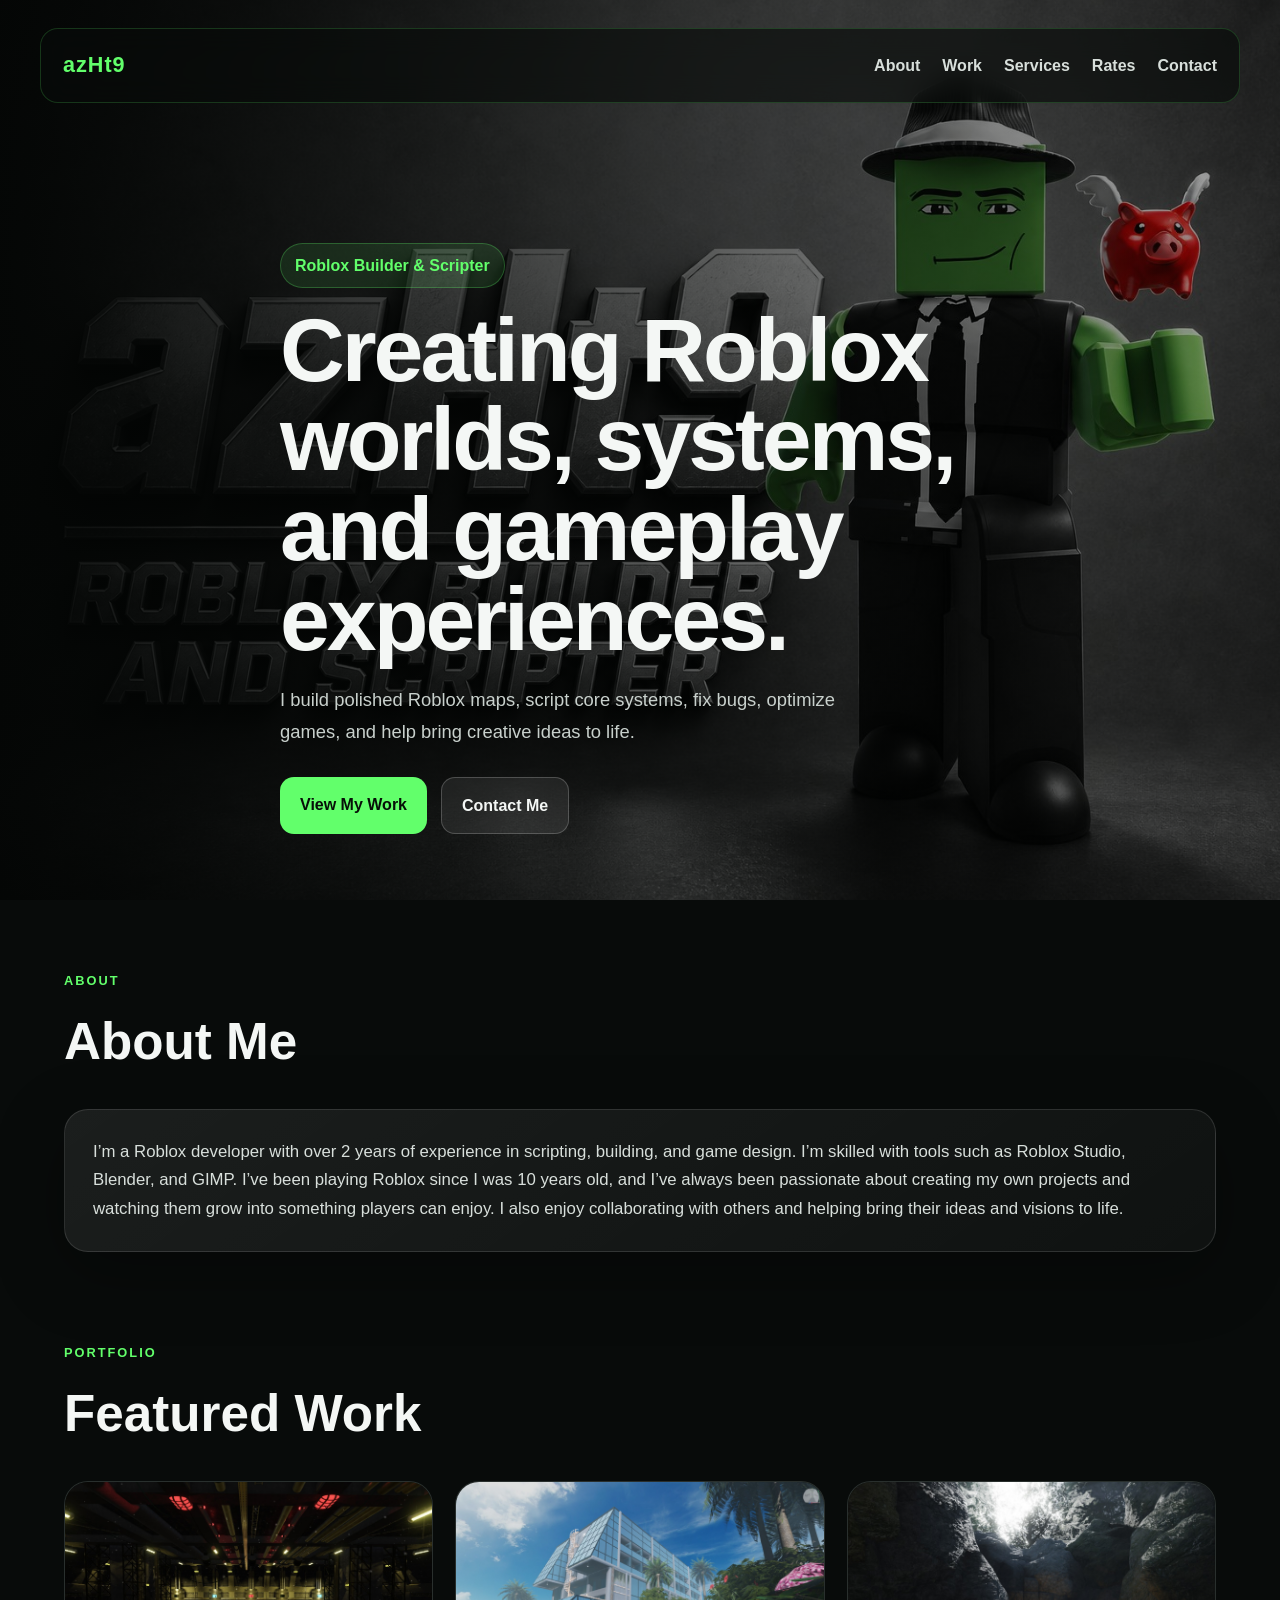
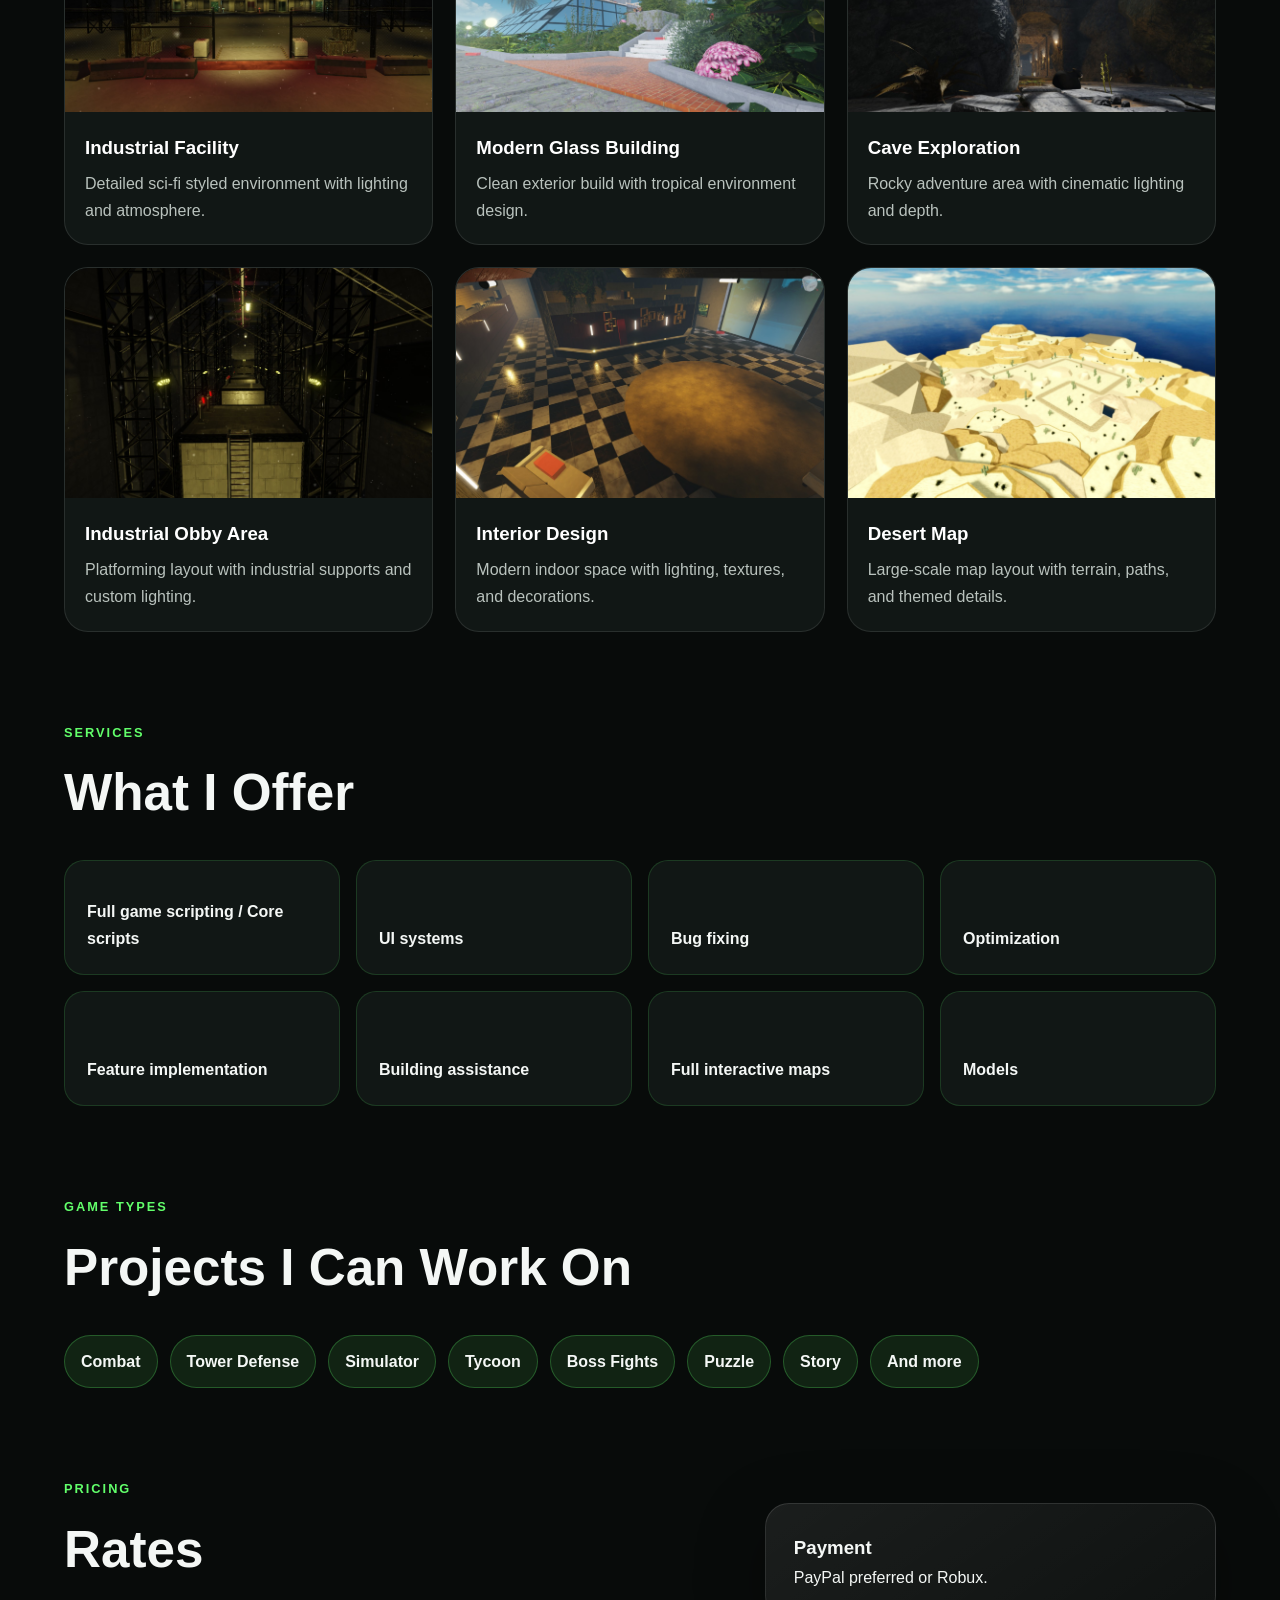
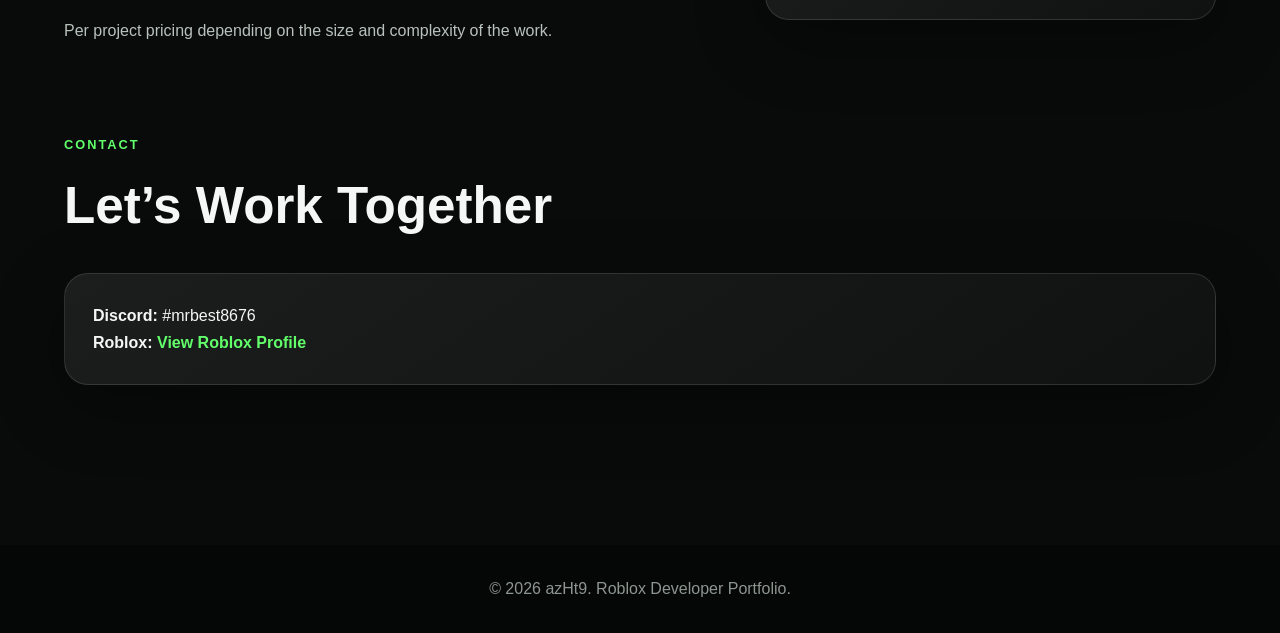
==== index.html @ 7d8e1101 "Add files via upload" ====
<!DOCTYPE html>
<html lang="en">
<head>
  <meta charset="UTF-8" />
  <meta name="viewport" content="width=device-width, initial-scale=1.0" />
  <title>azHt9 | Roblox Developer Portfolio</title>
  <link rel="stylesheet" href="style.css" />
</head>
<body>
  <header class="hero" id="home">
    <nav class="navbar">
      <div class="logo">azHt9</div>
      <div class="nav-links">
        <a href="#about">About</a>
        <a href="#work">Work</a>
        <a href="#services">Services</a>
        <a href="#rates">Rates</a>
        <a href="#contact">Contact</a>
      </div>
    </nav>

    <div class="hero-content">
      <p class="tag">Roblox Builder & Scripter</p>
      <h1>Creating Roblox worlds, systems, and gameplay experiences.</h1>
      <p class="hero-text">
        I build polished Roblox maps, script core systems, fix bugs, optimize games,
        and help bring creative ideas to life.
      </p>
      <div class="hero-buttons">
        <a href="#work" class="btn primary">View My Work</a>
        <a href="#contact" class="btn secondary">Contact Me</a>
      </div>
    </div>
  </header>

  <main>
    <section id="about" class="section">
      <div class="section-title">
        <p>About</p>
        <h2>About Me</h2>
      </div>
      <div class="about-box">
        <p>
          I’m a Roblox developer with over 2 years of experience in scripting, building,
          and game design. I’m skilled with tools such as Roblox Studio, Blender, and GIMP.
          I’ve been playing Roblox since I was 10 years old, and I’ve always been passionate
          about creating my own projects and watching them grow into something players can enjoy.
          I also enjoy collaborating with others and helping bring their ideas and visions to life.
        </p>
      </div>
    </section>

    <section id="work" class="section">
      <div class="section-title">
        <p>Portfolio</p>
        <h2>Featured Work</h2>
      </div>

      <div class="work-grid">
        <div class="work-card"><img src="work_1.jpg" alt="Industrial Roblox map"><div><h3>Industrial Facility</h3><p>Detailed sci-fi styled environment with lighting and atmosphere.</p></div></div>
        <div class="work-card"><img src="work_2.jpg" alt="Modern Roblox building"><div><h3>Modern Glass Building</h3><p>Clean exterior build with tropical environment design.</p></div></div>
        <div class="work-card"><img src="work_3.jpg" alt="Cave Roblox map"><div><h3>Cave Exploration</h3><p>Rocky adventure area with cinematic lighting and depth.</p></div></div>
        <div class="work-card"><img src="work_4.jpg" alt="Obstacle map"><div><h3>Industrial Obby Area</h3><p>Platforming layout with industrial supports and custom lighting.</p></div></div>
        <div class="work-card"><img src="work_5.jpg" alt="Interior Roblox build"><div><h3>Interior Design</h3><p>Modern indoor space with lighting, textures, and decorations.</p></div></div>
        <div class="work-card"><img src="work_6.jpg" alt="Desert Roblox map"><div><h3>Desert Map</h3><p>Large-scale map layout with terrain, paths, and themed details.</p></div></div>
      </div>
    </section>

    <section id="services" class="section">
      <div class="section-title">
        <p>Services</p>
        <h2>What I Offer</h2>
      </div>

      <div class="service-grid">
        <div class="service-card">Full game scripting / Core scripts</div>
        <div class="service-card">UI systems</div>
        <div class="service-card">Bug fixing</div>
        <div class="service-card">Optimization</div>
        <div class="service-card">Feature implementation</div>
        <div class="service-card">Building assistance</div>
        <div class="service-card">Full interactive maps</div>
        <div class="service-card">Models</div>
      </div>
    </section>

    <section class="section">
      <div class="section-title">
        <p>Game Types</p>
        <h2>Projects I Can Work On</h2>
      </div>

      <div class="tags">
        <span>Combat</span>
        <span>Tower Defense</span>
        <span>Simulator</span>
        <span>Tycoon</span>
        <span>Boss Fights</span>
        <span>Puzzle</span>
        <span>Story</span>
        <span>And more</span>
      </div>
    </section>

    <section id="rates" class="section split">
      <div>
        <div class="section-title">
          <p>Pricing</p>
          <h2>Rates</h2>
        </div>
        <p class="muted">Per project pricing depending on the size and complexity of the work.</p>
      </div>

      <div class="rate-box">
        <h3>Payment</h3>
        <p>PayPal preferred or Robux.</p>
      </div>
    </section>

    <section id="contact" class="section contact-section">
      <div class="section-title">
        <p>Contact</p>
        <h2>Let’s Work Together</h2>
      </div>

      <div class="contact-card">
        <p><strong>Discord:</strong> #mrbest8676</p>
        <p><strong>Roblox:</strong> <a href="https://www.roblox.com/users/657663978/profileContact" target="_blank">View Roblox Profile</a></p>
      </div>
    </section>
  </main>

  <footer>
    <p>© 2026 azHt9. Roblox Developer Portfolio.</p>
  </footer>
</body>
</html>
---- style.css ----
* {
  margin: 0;
  padding: 0;
  box-sizing: border-box;
}

html {
  scroll-behavior: smooth;
}

body {
  font-family: Inter, Arial, Helvetica, sans-serif;
  background: #080b0a;
  color: #f4f7f5;
  line-height: 1.7;
}

a {
  color: inherit;
  text-decoration: none;
}

.hero {
  min-height: 100vh;
  background:
    linear-gradient(90deg, rgba(3, 5, 4, 0.95), rgba(3, 5, 4, 0.68), rgba(3, 5, 4, 0.35)),
    url("roblox_portfolio_main.jpg") center/cover no-repeat;
  position: relative;
  padding: 28px;
}

.navbar {
  max-width: 1200px;
  margin: 0 auto;
  padding: 18px 22px;
  background: rgba(8, 11, 10, 0.65);
  border: 1px solid rgba(98, 255, 107, 0.18);
  border-radius: 18px;
  backdrop-filter: blur(14px);
  display: flex;
  align-items: center;
  justify-content: space-between;
}

.logo {
  font-size: 1.35rem;
  font-weight: 900;
  color: #62ff6b;
  letter-spacing: 1px;
}

.nav-links {
  display: flex;
  gap: 22px;
  font-weight: 700;
  color: #d8dfdb;
}

.nav-links a {
  transition: 0.25s;
}

.nav-links a:hover {
  color: #62ff6b;
}

.hero-content {
  max-width: 760px;
  margin: 140px auto 0;
  padding: 0 20px;
}

.tag {
  display: inline-block;
  color: #62ff6b;
  background: rgba(98, 255, 107, 0.1);
  border: 1px solid rgba(98, 255, 107, 0.25);
  padding: 8px 14px;
  border-radius: 999px;
  font-weight: 800;
  margin-bottom: 18px;
}

.hero h1 {
  font-size: clamp(2.7rem, 7vw, 5.8rem);
  line-height: 1;
  letter-spacing: -3px;
  margin-bottom: 20px;
}

.hero-text {
  max-width: 620px;
  color: #c8d0cc;
  font-size: 1.15rem;
}

.hero-buttons {
  display: flex;
  gap: 14px;
  flex-wrap: wrap;
  margin-top: 30px;
}

.btn {
  padding: 14px 20px;
  border-radius: 14px;
  font-weight: 900;
  transition: 0.25s;
}

.btn.primary {
  background: #62ff6b;
  color: #071008;
}

.btn.secondary {
  border: 1px solid rgba(255, 255, 255, 0.2);
  background: rgba(255, 255, 255, 0.08);
}

.btn:hover {
  transform: translateY(-3px);
}

main {
  max-width: 1200px;
  margin: 0 auto;
  padding: 70px 24px;
}

.section {
  margin-bottom: 90px;
}

.section-title p {
  color: #62ff6b;
  text-transform: uppercase;
  font-weight: 900;
  letter-spacing: 2px;
  font-size: 0.8rem;
}

.section-title h2 {
  font-size: clamp(2rem, 4vw, 3.3rem);
  margin: 6px 0 24px;
}

.about-box,
.rate-box,
.contact-card {
  background: linear-gradient(145deg, rgba(255, 255, 255, 0.08), rgba(255, 255, 255, 0.03));
  border: 1px solid rgba(255, 255, 255, 0.12);
  border-radius: 24px;
  padding: 28px;
  box-shadow: 0 20px 70px rgba(0, 0, 0, 0.32);
}

.about-box p {
  color: #d8dfdb;
  font-size: 1.05rem;
}

.work-grid {
  display: grid;
  grid-template-columns: repeat(3, 1fr);
  gap: 22px;
}

.work-card {
  overflow: hidden;
  border-radius: 24px;
  background: #111715;
  border: 1px solid rgba(255, 255, 255, 0.1);
  transition: 0.25s;
}

.work-card:hover {
  transform: translateY(-7px);
  border-color: rgba(98, 255, 107, 0.5);
}

.work-card img {
  width: 100%;
  height: 230px;
  object-fit: cover;
  display: block;
}

.work-card div {
  padding: 20px;
}

.work-card h3 {
  color: #ffffff;
  margin-bottom: 6px;
}

.work-card p,
.muted {
  color: #b9c2bd;
}

.service-grid {
  display: grid;
  grid-template-columns: repeat(4, 1fr);
  gap: 16px;
}

.service-card {
  min-height: 115px;
  background: #111715;
  border: 1px solid rgba(98, 255, 107, 0.15);
  border-radius: 20px;
  padding: 22px;
  font-weight: 800;
  display: flex;
  align-items: flex-end;
  transition: 0.25s;
}

.service-card:hover {
  background: rgba(98, 255, 107, 0.1);
  transform: translateY(-5px);
}

.tags {
  display: flex;
  flex-wrap: wrap;
  gap: 12px;
}

.tags span {
  padding: 12px 16px;
  border-radius: 999px;
  background: rgba(98, 255, 107, 0.1);
  border: 1px solid rgba(98, 255, 107, 0.25);
  font-weight: 800;
}

.split {
  display: grid;
  grid-template-columns: 1.2fr 0.8fr;
  gap: 24px;
  align-items: center;
}

.contact-card a {
  color: #62ff6b;
  font-weight: 900;
}

footer {
  text-align: center;
  padding: 30px;
  background: #050706;
  color: #8d9691;
}

@media (max-width: 900px) {
  .work-grid,
  .service-grid,
  .split {
    grid-template-columns: 1fr 1fr;
  }

  .hero-content {
    margin-top: 100px;
  }
}

@media (max-width: 650px) {
  .navbar {
    flex-direction: column;
    gap: 14px;
  }

  .nav-links {
    flex-wrap: wrap;
    justify-content: center;
    gap: 12px;
    font-size: 0.9rem;
  }

  .work-grid,
  .service-grid,
  .split {
    grid-template-columns: 1fr;
  }

  .hero {
    padding: 18px;
  }

  .hero-content {
    margin-top: 80px;
  }

  .work-card img {
    height: 210px;
  }
}
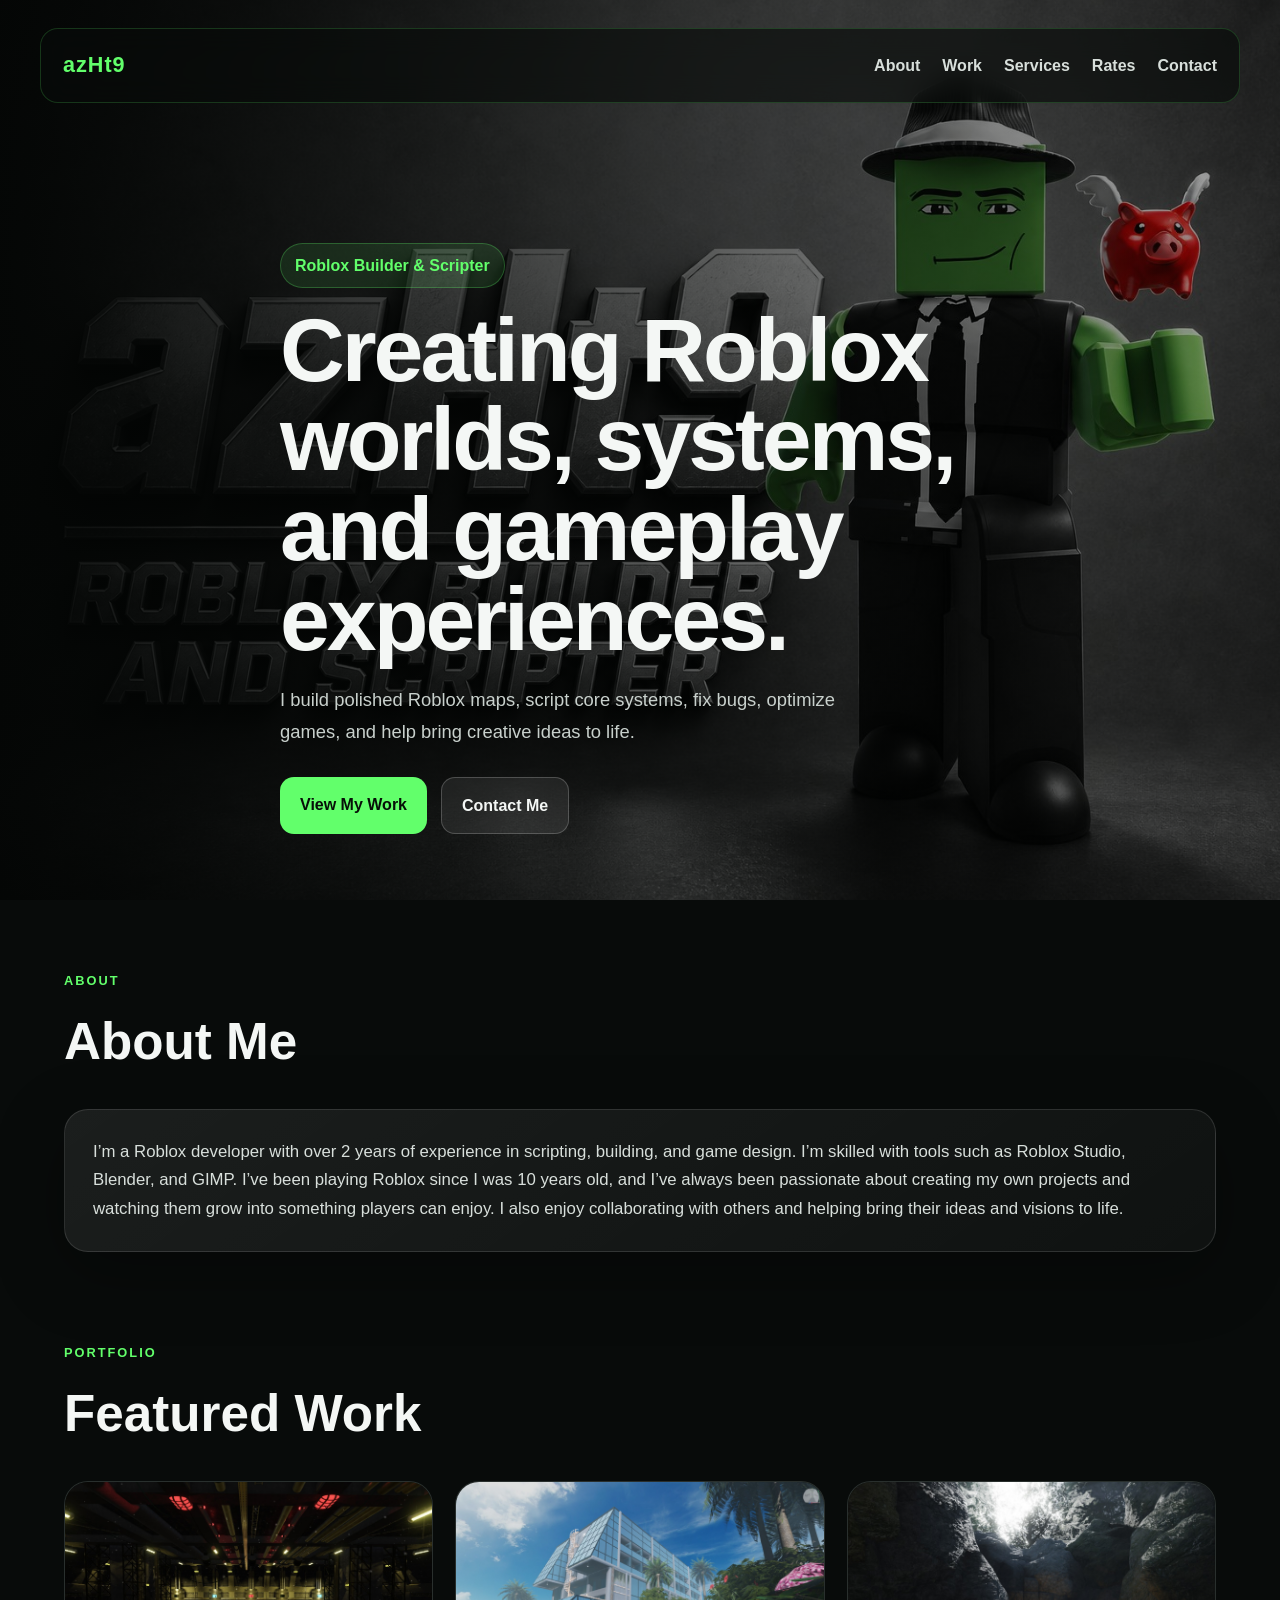
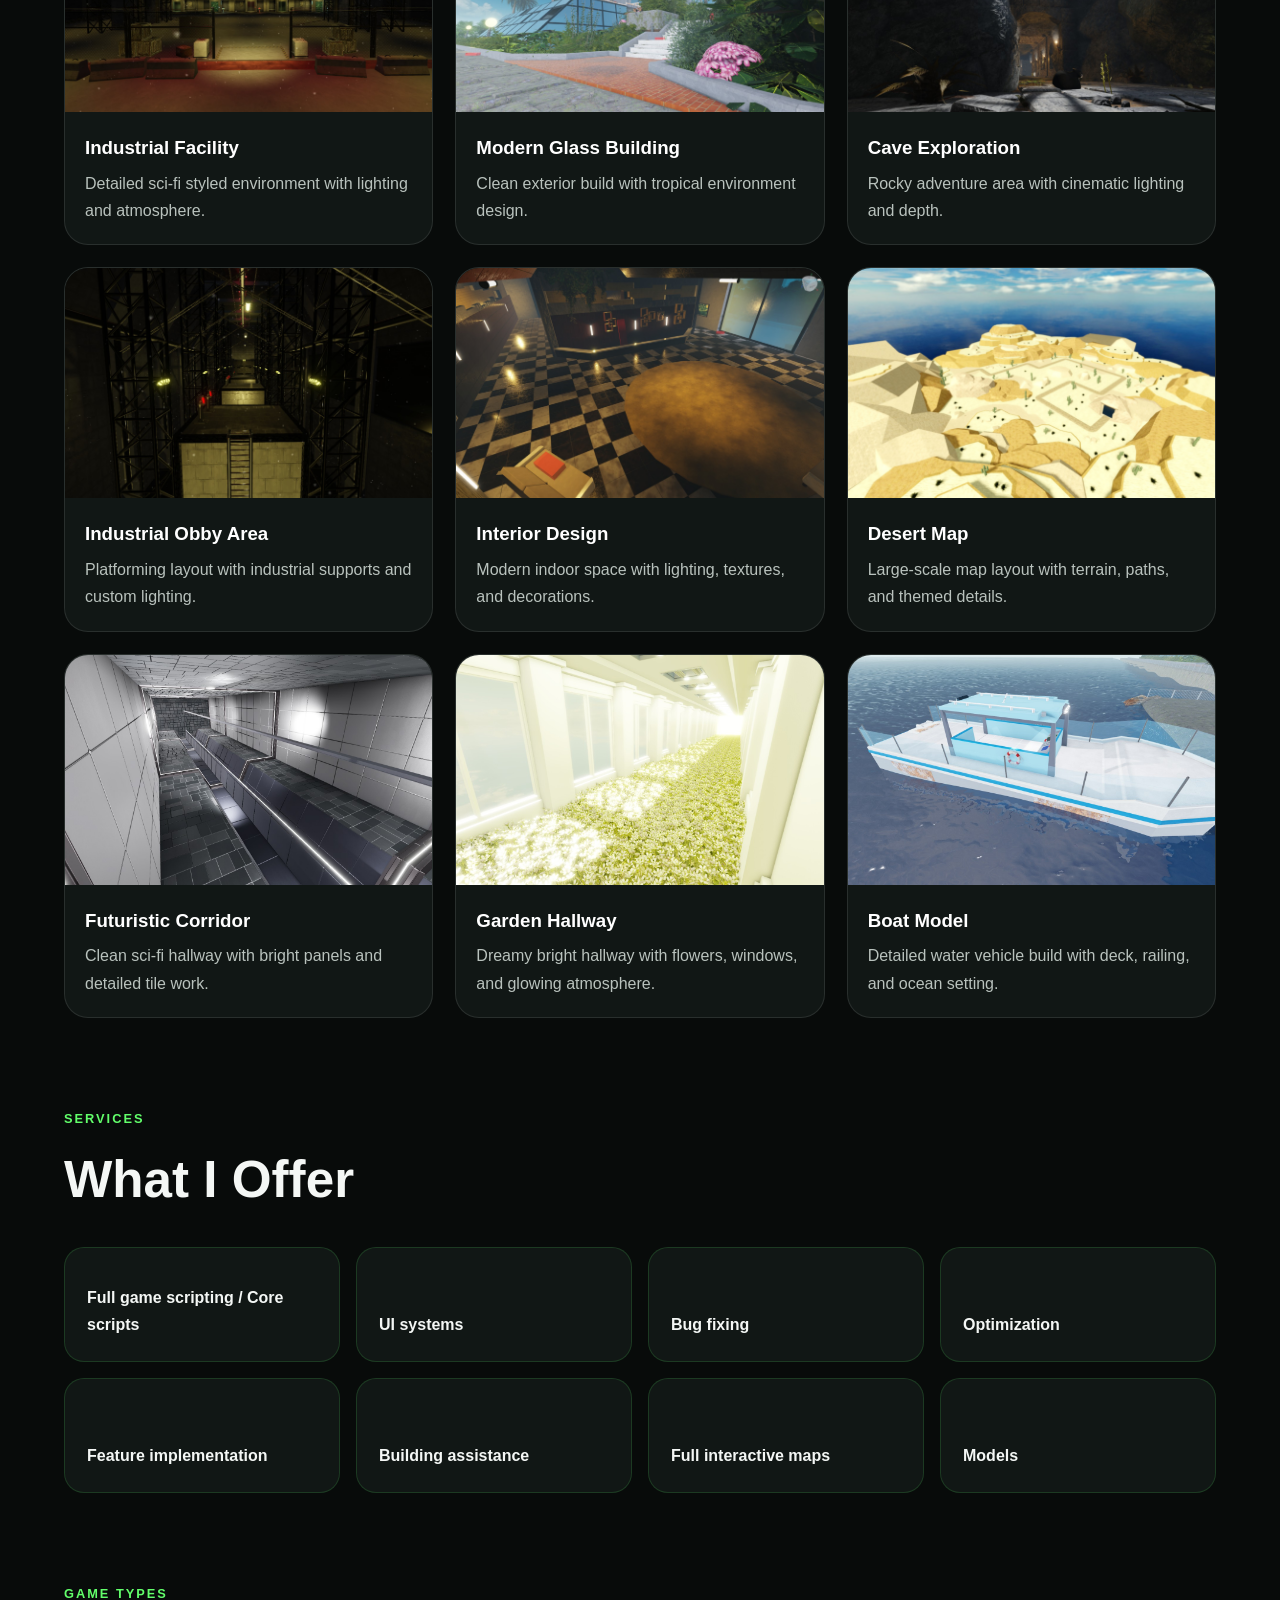
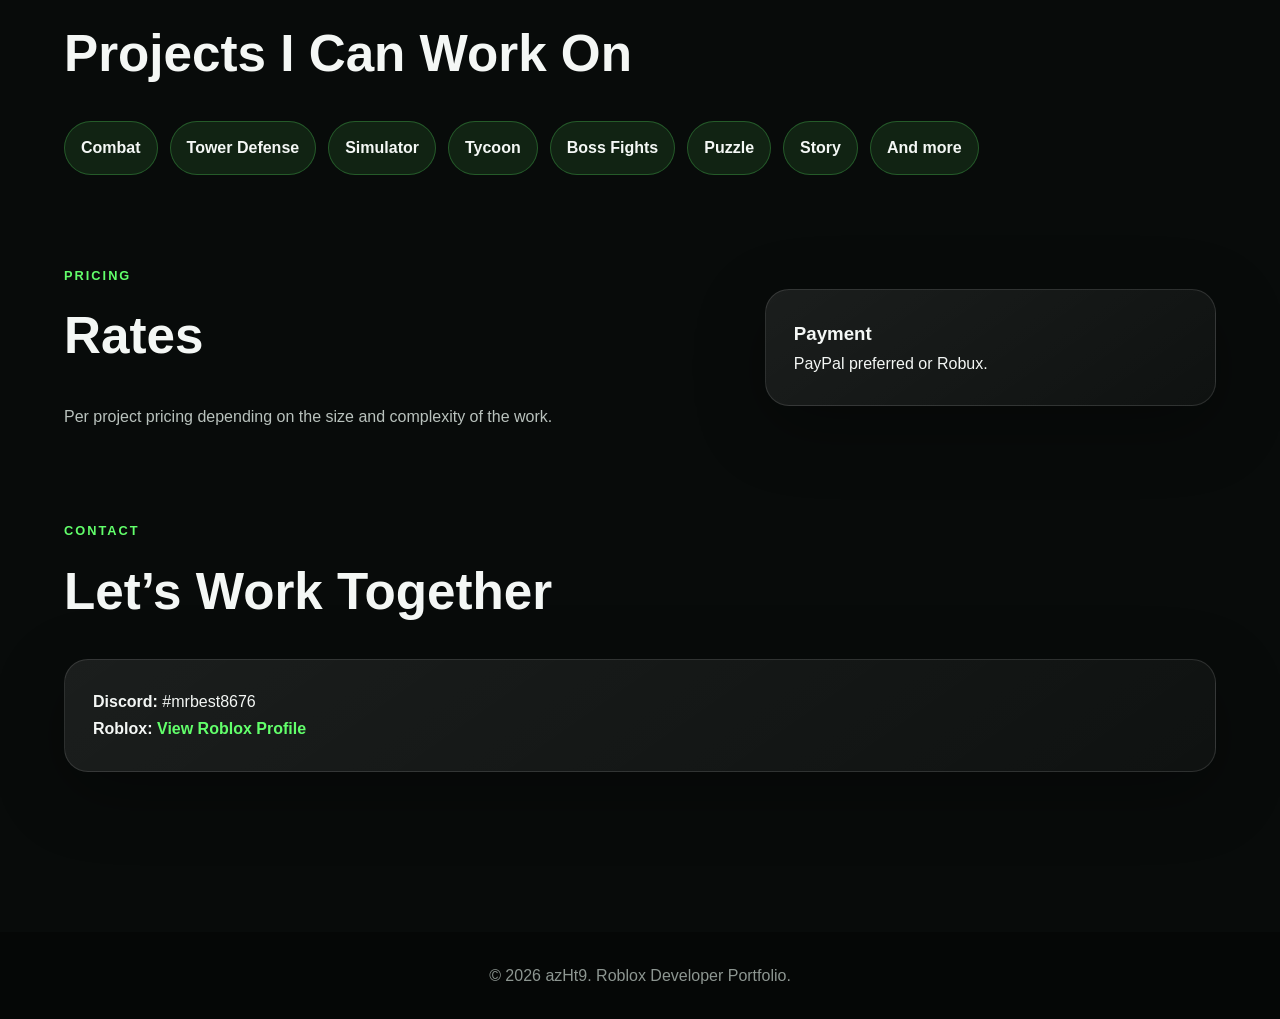
==== commit 5b0fe2cc: "Add files via upload" ====
--- a/index.html
+++ b/index.html
@@ -57,12 +57,17 @@
       </div>
 
       <div class="work-grid">
-        <div class="work-card"><img src="work_1.jpg" alt="Industrial Roblox map"><div><h3>Industrial Facility</h3><p>Detailed sci-fi styled environment with lighting and atmosphere.</p></div></div>
-        <div class="work-card"><img src="work_2.jpg" alt="Modern Roblox building"><div><h3>Modern Glass Building</h3><p>Clean exterior build with tropical environment design.</p></div></div>
-        <div class="work-card"><img src="work_3.jpg" alt="Cave Roblox map"><div><h3>Cave Exploration</h3><p>Rocky adventure area with cinematic lighting and depth.</p></div></div>
-        <div class="work-card"><img src="work_4.jpg" alt="Obstacle map"><div><h3>Industrial Obby Area</h3><p>Platforming layout with industrial supports and custom lighting.</p></div></div>
-        <div class="work-card"><img src="work_5.jpg" alt="Interior Roblox build"><div><h3>Interior Design</h3><p>Modern indoor space with lighting, textures, and decorations.</p></div></div>
-        <div class="work-card"><img src="work_6.jpg" alt="Desert Roblox map"><div><h3>Desert Map</h3><p>Large-scale map layout with terrain, paths, and themed details.</p></div></div>
+        
+        <div class="work-card" onclick="openLightbox('work_1.jpg')"><img src="work_1.jpg" alt="Industrial Roblox map"><div><h3>Industrial Facility</h3><p>Detailed sci-fi styled environment with lighting and atmosphere.</p></div></div>
+        <div class="work-card" onclick="openLightbox('work_2.jpg')"><img src="work_2.jpg" alt="Modern Roblox building"><div><h3>Modern Glass Building</h3><p>Clean exterior build with tropical environment design.</p></div></div>
+        <div class="work-card" onclick="openLightbox('work_3.jpg')"><img src="work_3.jpg" alt="Cave Roblox map"><div><h3>Cave Exploration</h3><p>Rocky adventure area with cinematic lighting and depth.</p></div></div>
+        <div class="work-card" onclick="openLightbox('work_4.jpg')"><img src="work_4.jpg" alt="Obstacle map"><div><h3>Industrial Obby Area</h3><p>Platforming layout with industrial supports and custom lighting.</p></div></div>
+        <div class="work-card" onclick="openLightbox('work_5.jpg')"><img src="work_5.jpg" alt="Interior Roblox build"><div><h3>Interior Design</h3><p>Modern indoor space with lighting, textures, and decorations.</p></div></div>
+        <div class="work-card" onclick="openLightbox('work_6.jpg')"><img src="work_6.jpg" alt="Desert Roblox map"><div><h3>Desert Map</h3><p>Large-scale map layout with terrain, paths, and themed details.</p></div></div>
+        <div class="work-card" onclick="openLightbox('work_7.jpg')"><img src="work_7.jpg" alt="Futuristic corridor build"><div><h3>Futuristic Corridor</h3><p>Clean sci-fi hallway with bright panels and detailed tile work.</p></div></div>
+        <div class="work-card" onclick="openLightbox('work_8.jpg')"><img src="work_8.jpg" alt="Bright hallway build"><div><h3>Garden Hallway</h3><p>Dreamy bright hallway with flowers, windows, and glowing atmosphere.</p></div></div>
+        <div class="work-card" onclick="openLightbox('work_9.jpg')"><img src="work_9.jpg" alt="Boat model"><div><h3>Boat Model</h3><p>Detailed water vehicle build with deck, railing, and ocean setting.</p></div></div>
+
       </div>
     </section>
 
@@ -133,5 +138,33 @@
   <footer>
     <p>© 2026 azHt9. Roblox Developer Portfolio.</p>
   </footer>
+
+  <div id="lightbox" class="lightbox" onclick="closeLightbox()">
+    <button class="lightbox-close" onclick="closeLightbox()">×</button>
+    <img id="lightbox-img" src="" alt="Full size portfolio image">
+  </div>
+
+  <script>
+    function openLightbox(imageSrc) {
+      const lightbox = document.getElementById("lightbox");
+      const lightboxImg = document.getElementById("lightbox-img");
+      lightboxImg.src = imageSrc;
+      lightbox.classList.add("active");
+      document.body.style.overflow = "hidden";
+    }
+
+    function closeLightbox() {
+      const lightbox = document.getElementById("lightbox");
+      lightbox.classList.remove("active");
+      document.body.style.overflow = "auto";
+    }
+
+    document.addEventListener("keydown", function(event) {
+      if (event.key === "Escape") {
+        closeLightbox();
+      }
+    });
+  </script>
+
 </body>
 </html>
--- a/style.css
+++ b/style.css
@@ -299,3 +299,53 @@
     height: 210px;
   }
 }
+
+
+.work-card {
+  cursor: pointer;
+}
+
+.lightbox {
+  position: fixed;
+  inset: 0;
+  background: rgba(0, 0, 0, 0.92);
+  display: none;
+  align-items: center;
+  justify-content: center;
+  z-index: 9999;
+  padding: 28px;
+}
+
+.lightbox.active {
+  display: flex;
+}
+
+.lightbox img {
+  max-width: 95vw;
+  max-height: 88vh;
+  object-fit: contain;
+  border-radius: 18px;
+  box-shadow: 0 30px 100px rgba(0, 0, 0, 0.8);
+  border: 1px solid rgba(255, 255, 255, 0.2);
+}
+
+.lightbox-close {
+  position: fixed;
+  top: 22px;
+  right: 28px;
+  width: 52px;
+  height: 52px;
+  border: none;
+  border-radius: 999px;
+  background: #62ff6b;
+  color: #071008;
+  font-size: 2rem;
+  font-weight: 900;
+  cursor: pointer;
+  line-height: 1;
+  transition: 0.2s;
+}
+
+.lightbox-close:hover {
+  transform: scale(1.08);
+}
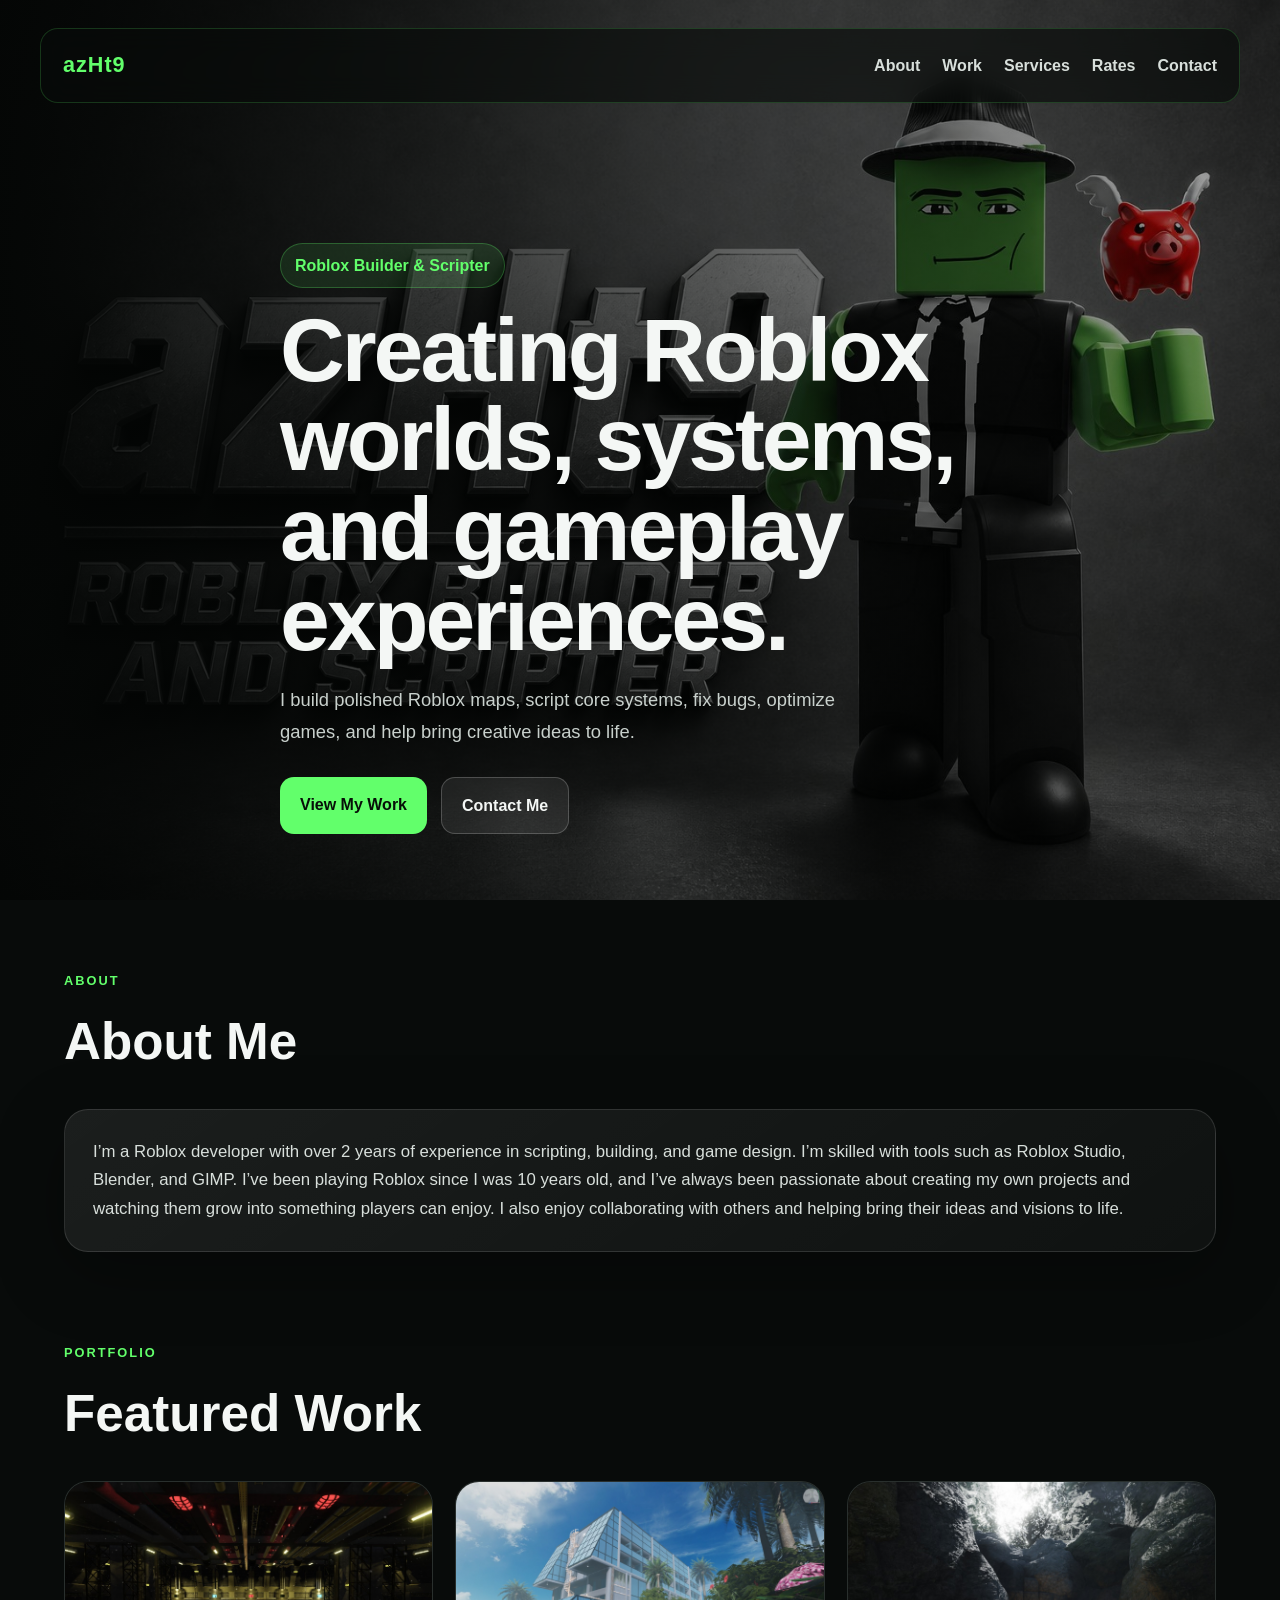
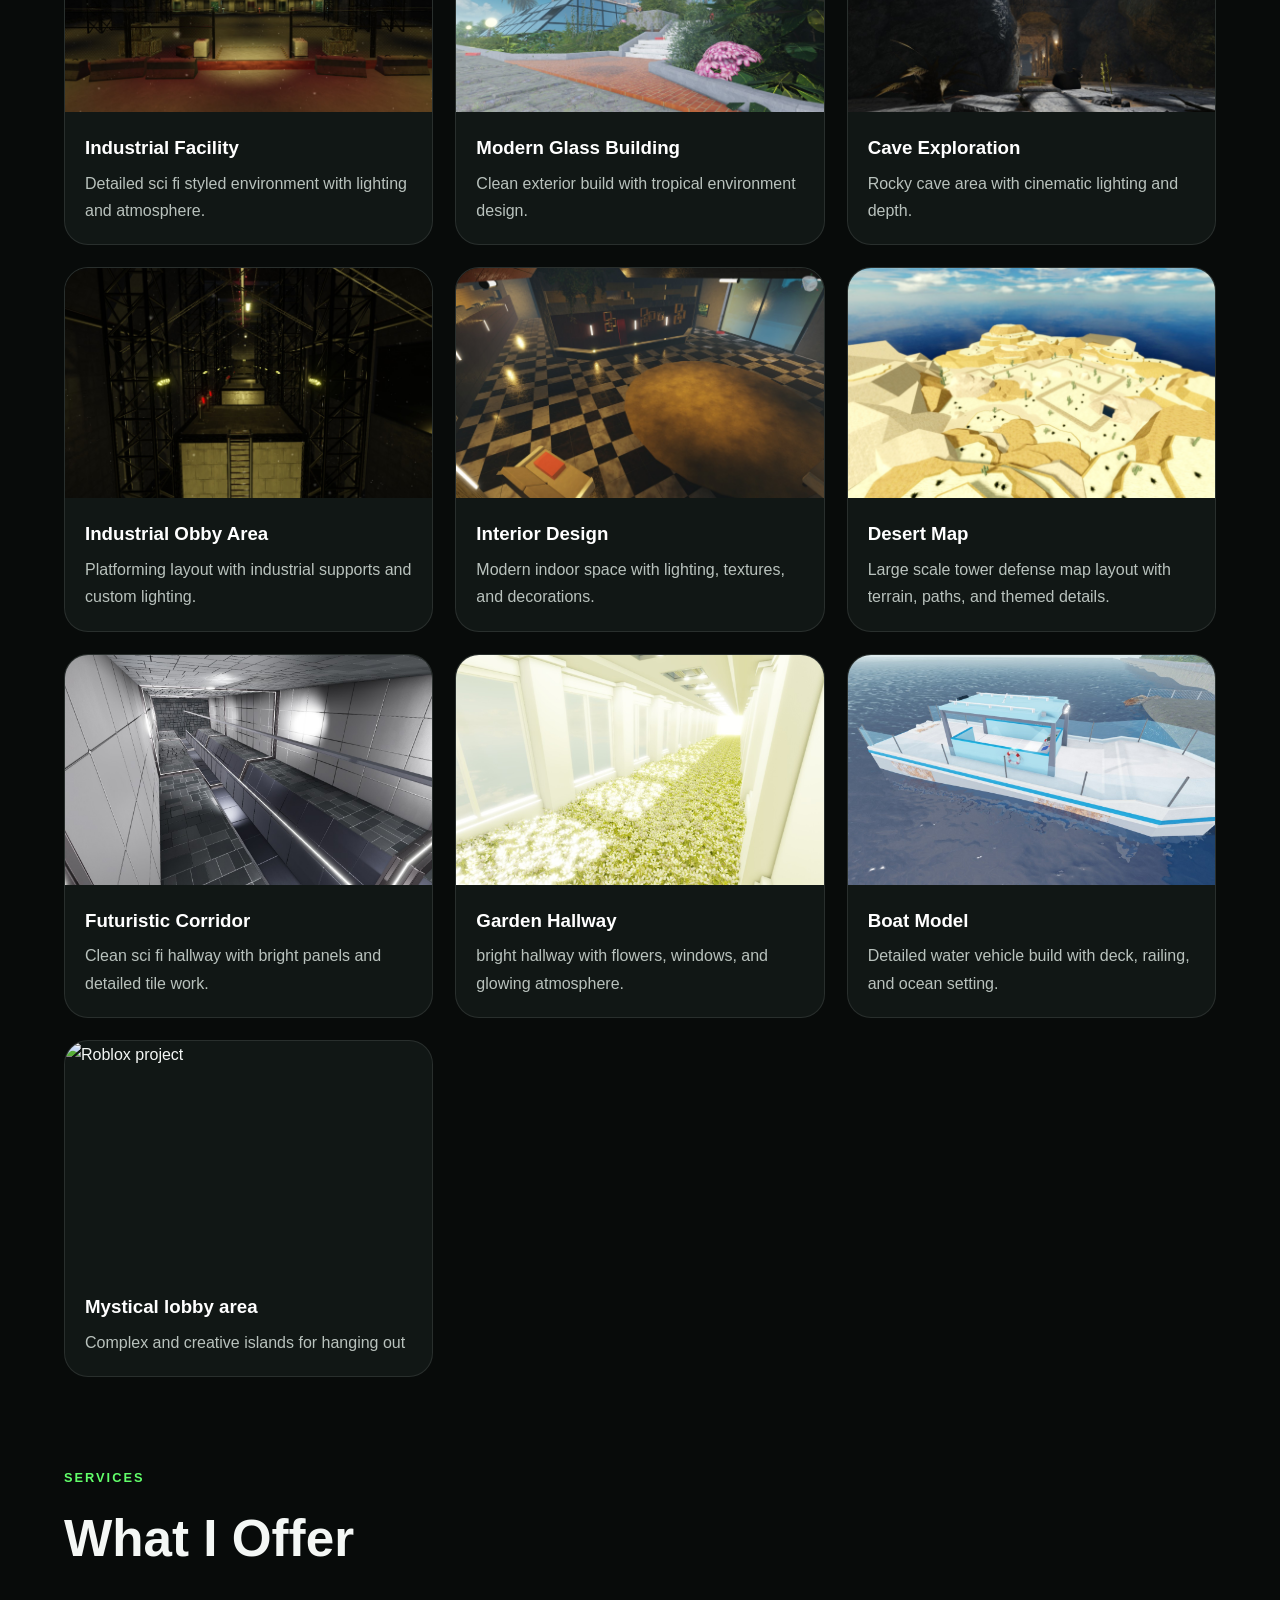
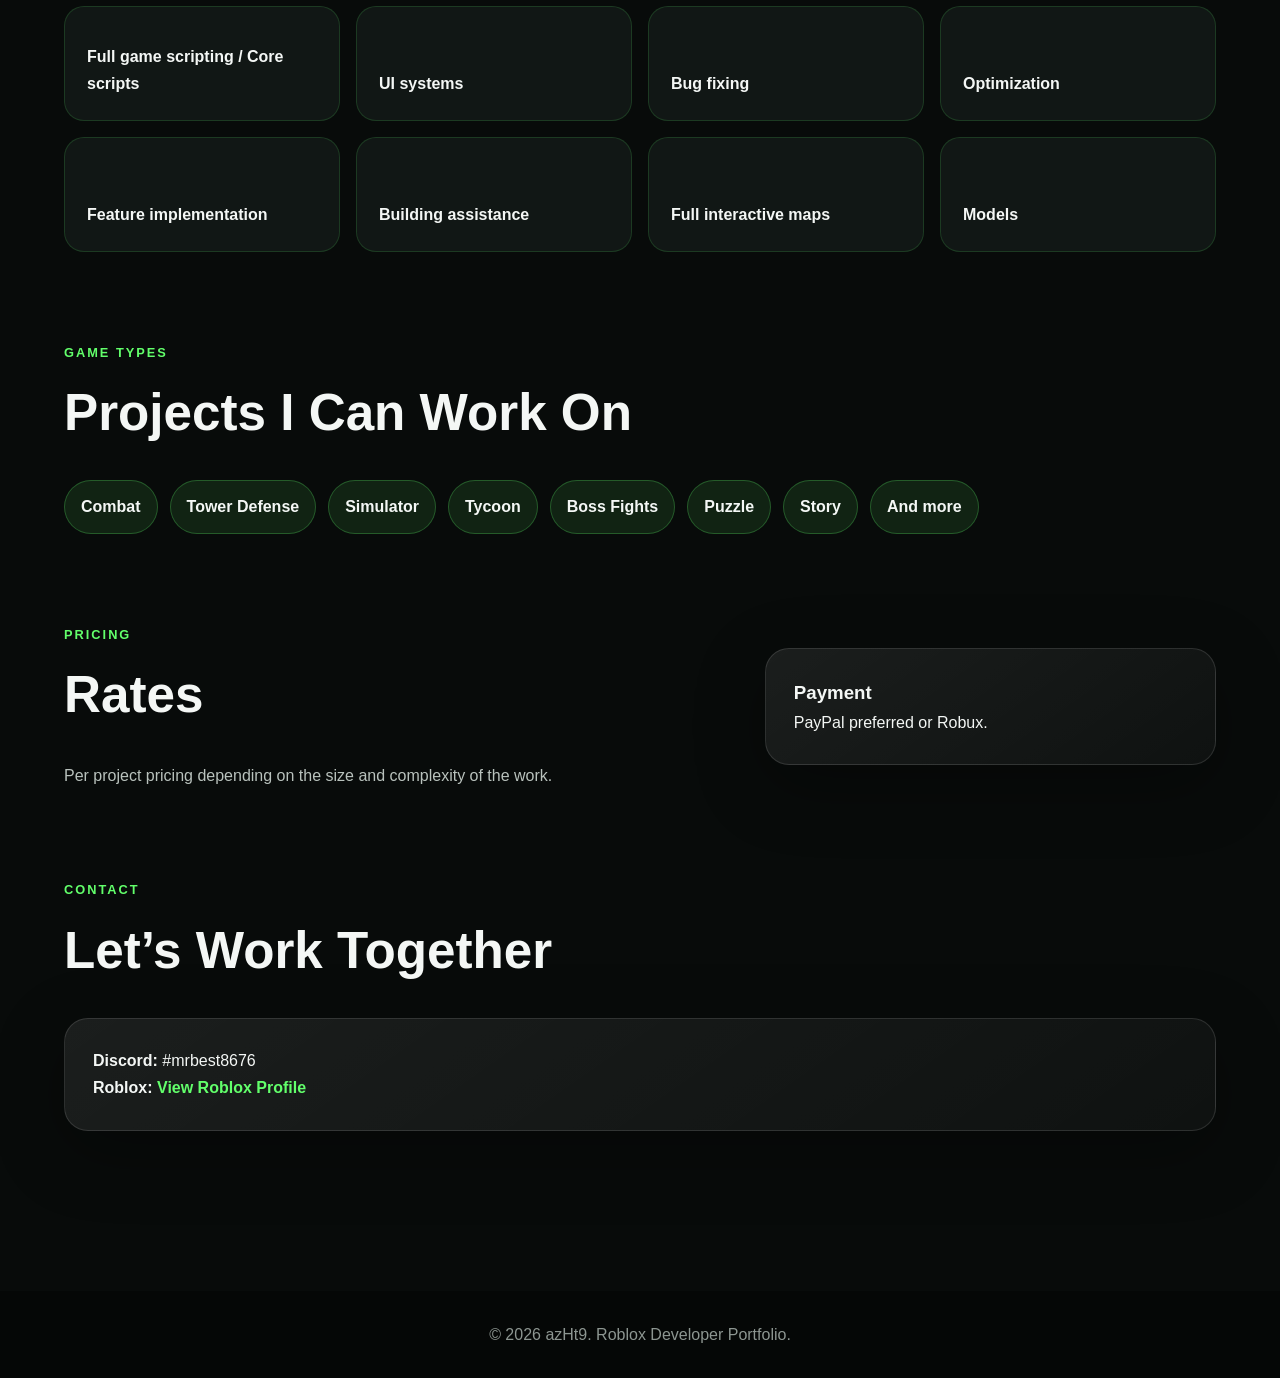
==== commit 37be235a: "Update index.html" ====
--- a/index.html
+++ b/index.html
@@ -6,10 +6,13 @@
   <title>azHt9 | Roblox Developer Portfolio</title>
   <link rel="stylesheet" href="style.css" />
 </head>
+
 <body>
+
   <header class="hero" id="home">
     <nav class="navbar">
       <div class="logo">azHt9</div>
+
       <div class="nav-links">
         <a href="#about">About</a>
         <a href="#work">Work</a>
@@ -21,11 +24,16 @@
 
     <div class="hero-content">
       <p class="tag">Roblox Builder & Scripter</p>
-      <h1>Creating Roblox worlds, systems, and gameplay experiences.</h1>
+
+      <h1>
+        Creating Roblox worlds, systems, and gameplay experiences.
+      </h1>
+
       <p class="hero-text">
         I build polished Roblox maps, script core systems, fix bugs, optimize games,
         and help bring creative ideas to life.
       </p>
+
       <div class="hero-buttons">
         <a href="#work" class="btn primary">View My Work</a>
         <a href="#contact" class="btn secondary">Contact Me</a>
@@ -34,11 +42,14 @@
   </header>
 
   <main>
+
+    <!-- ABOUT -->
     <section id="about" class="section">
       <div class="section-title">
         <p>About</p>
         <h2>About Me</h2>
       </div>
+
       <div class="about-box">
         <p>
           I’m a Roblox developer with over 2 years of experience in scripting, building,
@@ -50,28 +61,114 @@
       </div>
     </section>
 
+
+    <!-- WORK -->
     <section id="work" class="section">
+
       <div class="section-title">
         <p>Portfolio</p>
         <h2>Featured Work</h2>
       </div>
 
       <div class="work-grid">
-        
-        <div class="work-card" onclick="openLightbox('work_1.jpg')"><img src="work_1.jpg" alt="Industrial Roblox map"><div><h3>Industrial Facility</h3><p>Detailed sci-fi styled environment with lighting and atmosphere.</p></div></div>
-        <div class="work-card" onclick="openLightbox('work_2.jpg')"><img src="work_2.jpg" alt="Modern Roblox building"><div><h3>Modern Glass Building</h3><p>Clean exterior build with tropical environment design.</p></div></div>
-        <div class="work-card" onclick="openLightbox('work_3.jpg')"><img src="work_3.jpg" alt="Cave Roblox map"><div><h3>Cave Exploration</h3><p>Rocky adventure area with cinematic lighting and depth.</p></div></div>
-        <div class="work-card" onclick="openLightbox('work_4.jpg')"><img src="work_4.jpg" alt="Obstacle map"><div><h3>Industrial Obby Area</h3><p>Platforming layout with industrial supports and custom lighting.</p></div></div>
-        <div class="work-card" onclick="openLightbox('work_5.jpg')"><img src="work_5.jpg" alt="Interior Roblox build"><div><h3>Interior Design</h3><p>Modern indoor space with lighting, textures, and decorations.</p></div></div>
-        <div class="work-card" onclick="openLightbox('work_6.jpg')"><img src="work_6.jpg" alt="Desert Roblox map"><div><h3>Desert Map</h3><p>Large-scale map layout with terrain, paths, and themed details.</p></div></div>
-        <div class="work-card" onclick="openLightbox('work_7.jpg')"><img src="work_7.jpg" alt="Futuristic corridor build"><div><h3>Futuristic Corridor</h3><p>Clean sci-fi hallway with bright panels and detailed tile work.</p></div></div>
-        <div class="work-card" onclick="openLightbox('work_8.jpg')"><img src="work_8.jpg" alt="Bright hallway build"><div><h3>Garden Hallway</h3><p>Dreamy bright hallway with flowers, windows, and glowing atmosphere.</p></div></div>
-        <div class="work-card" onclick="openLightbox('work_9.jpg')"><img src="work_9.jpg" alt="Boat model"><div><h3>Boat Model</h3><p>Detailed water vehicle build with deck, railing, and ocean setting.</p></div></div>
-
-      </div>
-    </section>
-
+
+        <!-- WORK 1 -->
+        <div class="work-card" onclick="openLightbox('work_1.jpg')">
+          <img src="work_1.jpg" alt="Industrial Roblox map">
+          <div>
+            <h3>Industrial Facility</h3>
+            <p>Detailed sci fi styled environment with lighting and atmosphere.</p>
+          </div>
+        </div>
+
+        <!-- WORK 2 -->
+        <div class="work-card" onclick="openLightbox('work_2.jpg')">
+          <img src="work_2.jpg" alt="Modern Roblox building">
+          <div>
+            <h3>Modern Glass Building</h3>
+            <p>Clean exterior build with tropical environment design.</p>
+          </div>
+        </div>
+
+        <!-- WORK 3 -->
+        <div class="work-card" onclick="openLightbox('work_3.jpg')">
+          <img src="work_3.jpg" alt="Cave Roblox map">
+          <div>
+            <h3>Cave Exploration</h3>
+            <p>Rocky cave area with cinematic lighting and depth.</p>
+          </div>
+        </div>
+
+        <!-- WORK 4 -->
+        <div class="work-card" onclick="openLightbox('work_4.jpg')">
+          <img src="work_4.jpg" alt="Obstacle map">
+          <div>
+            <h3>Industrial Obby Area</h3>
+            <p>Platforming layout with industrial supports and custom lighting.</p>
+          </div>
+        </div>
+
+        <!-- WORK 5 -->
+        <div class="work-card" onclick="openLightbox('work_5.jpg')">
+          <img src="work_5.jpg" alt="Interior Roblox build">
+          <div>
+            <h3>Interior Design</h3>
+            <p>Modern indoor space with lighting, textures, and decorations.</p>
+          </div>
+        </div>
+
+        <!-- WORK 6 -->
+        <div class="work-card" onclick="openLightbox('work_6.jpg')">
+          <img src="work_6.jpg" alt="Desert Roblox map">
+          <div>
+            <h3>Desert Map</h3>
+            <p>Large scale tower defense map layout with terrain, paths, and themed details.</p>
+          </div>
+        </div>
+
+        <!-- WORK 7 -->
+        <div class="work-card" onclick="openLightbox('work_7.jpg')">
+          <img src="work_7.jpg" alt="Futuristic corridor build">
+          <div>
+            <h3>Futuristic Corridor</h3>
+            <p>Clean sci fi hallway with bright panels and detailed tile work.</p>
+          </div>
+        </div>
+
+        <!-- WORK 8 -->
+        <div class="work-card" onclick="openLightbox('work_8.jpg')">
+          <img src="work_8.jpg" alt="Bright hallway build">
+          <div>
+            <h3>Garden Hallway</h3>
+            <p>bright hallway with flowers, windows, and glowing atmosphere.</p>
+          </div>
+        </div>
+
+        <!-- WORK 9 -->
+        <div class="work-card" onclick="openLightbox('work_9.jpg')">
+          <img src="work_9.jpg" alt="Boat model">
+          <div>
+            <h3>Boat Model</h3>
+            <p>Detailed water vehicle build with deck, railing, and ocean setting.</p>
+          </div>
+        </div>
+
+        <!-- WORK 10 -->
+        <div class="work-card" onclick="openLightbox('work_10.jpg')">
+          <img src="work_10.jpg" alt="Roblox project">
+          <div>
+            <h3>Mystical lobby area</h3>
+            <p>Complex and creative islands for hanging out</p>
+          </div>
+        </div>
+
+      </div>
+    </section>
+
+
+    <!-- SERVICES -->
     <section id="services" class="section">
+
       <div class="section-title">
         <p>Services</p>
         <h2>What I Offer</h2>
@@ -87,9 +184,13 @@
         <div class="service-card">Full interactive maps</div>
         <div class="service-card">Models</div>
       </div>
-    </section>
-
+
+    </section>
+
+
+    <!-- GAME TYPES -->
     <section class="section">
+
       <div class="section-title">
         <p>Game Types</p>
         <h2>Projects I Can Work On</h2>
@@ -105,65 +206,114 @@
         <span>Story</span>
         <span>And more</span>
       </div>
-    </section>
-
+
+    </section>
+
+
+    <!-- RATES -->
     <section id="rates" class="section split">
+
       <div>
         <div class="section-title">
           <p>Pricing</p>
           <h2>Rates</h2>
         </div>
-        <p class="muted">Per project pricing depending on the size and complexity of the work.</p>
+
+        <p class="muted">
+          Per project pricing depending on the size and complexity of the work.
+        </p>
       </div>
 
       <div class="rate-box">
         <h3>Payment</h3>
         <p>PayPal preferred or Robux.</p>
       </div>
-    </section>
-
+
+    </section>
+
+
+    <!-- CONTACT -->
     <section id="contact" class="section contact-section">
+
       <div class="section-title">
         <p>Contact</p>
         <h2>Let’s Work Together</h2>
       </div>
 
       <div class="contact-card">
-        <p><strong>Discord:</strong> #mrbest8676</p>
-        <p><strong>Roblox:</strong> <a href="https://www.roblox.com/users/657663978/profileContact" target="_blank">View Roblox Profile</a></p>
-      </div>
-    </section>
+        <p>
+          <strong>Discord:</strong> #mrbest8676
+        </p>
+
+        <p>
+          <strong>Roblox:</strong>
+          <a href="https://www.roblox.com/users/657663978" target="_blank">
+            View Roblox Profile
+          </a>
+        </p>
+      </div>
+
+    </section>
+
   </main>
 
+
+  <!-- FOOTER -->
   <footer>
     <p>© 2026 azHt9. Roblox Developer Portfolio.</p>
   </footer>
 
+
+  <!-- LIGHTBOX -->
   <div id="lightbox" class="lightbox" onclick="closeLightbox()">
-    <button class="lightbox-close" onclick="closeLightbox()">×</button>
-    <img id="lightbox-img" src="" alt="Full size portfolio image">
+
+    <button class="lightbox-close" onclick="closeLightbox()">
+      ×
+    </button>
+
+    <img
+      id="lightbox-img"
+      src=""
+      alt="Full size portfolio image"
+    >
+
   </div>
 
+
+  <!-- JAVASCRIPT -->
   <script>
+
     function openLightbox(imageSrc) {
+
       const lightbox = document.getElementById("lightbox");
       const lightboxImg = document.getElementById("lightbox-img");
+
       lightboxImg.src = imageSrc;
+
       lightbox.classList.add("active");
+
       document.body.style.overflow = "hidden";
     }
 
+
     function closeLightbox() {
+
       const lightbox = document.getElementById("lightbox");
+
       lightbox.classList.remove("active");
+
       document.body.style.overflow = "auto";
     }
 
+
     document.addEventListener("keydown", function(event) {
+
       if (event.key === "Escape") {
         closeLightbox();
       }
+
     });
+
   </script>
 
 </body>
